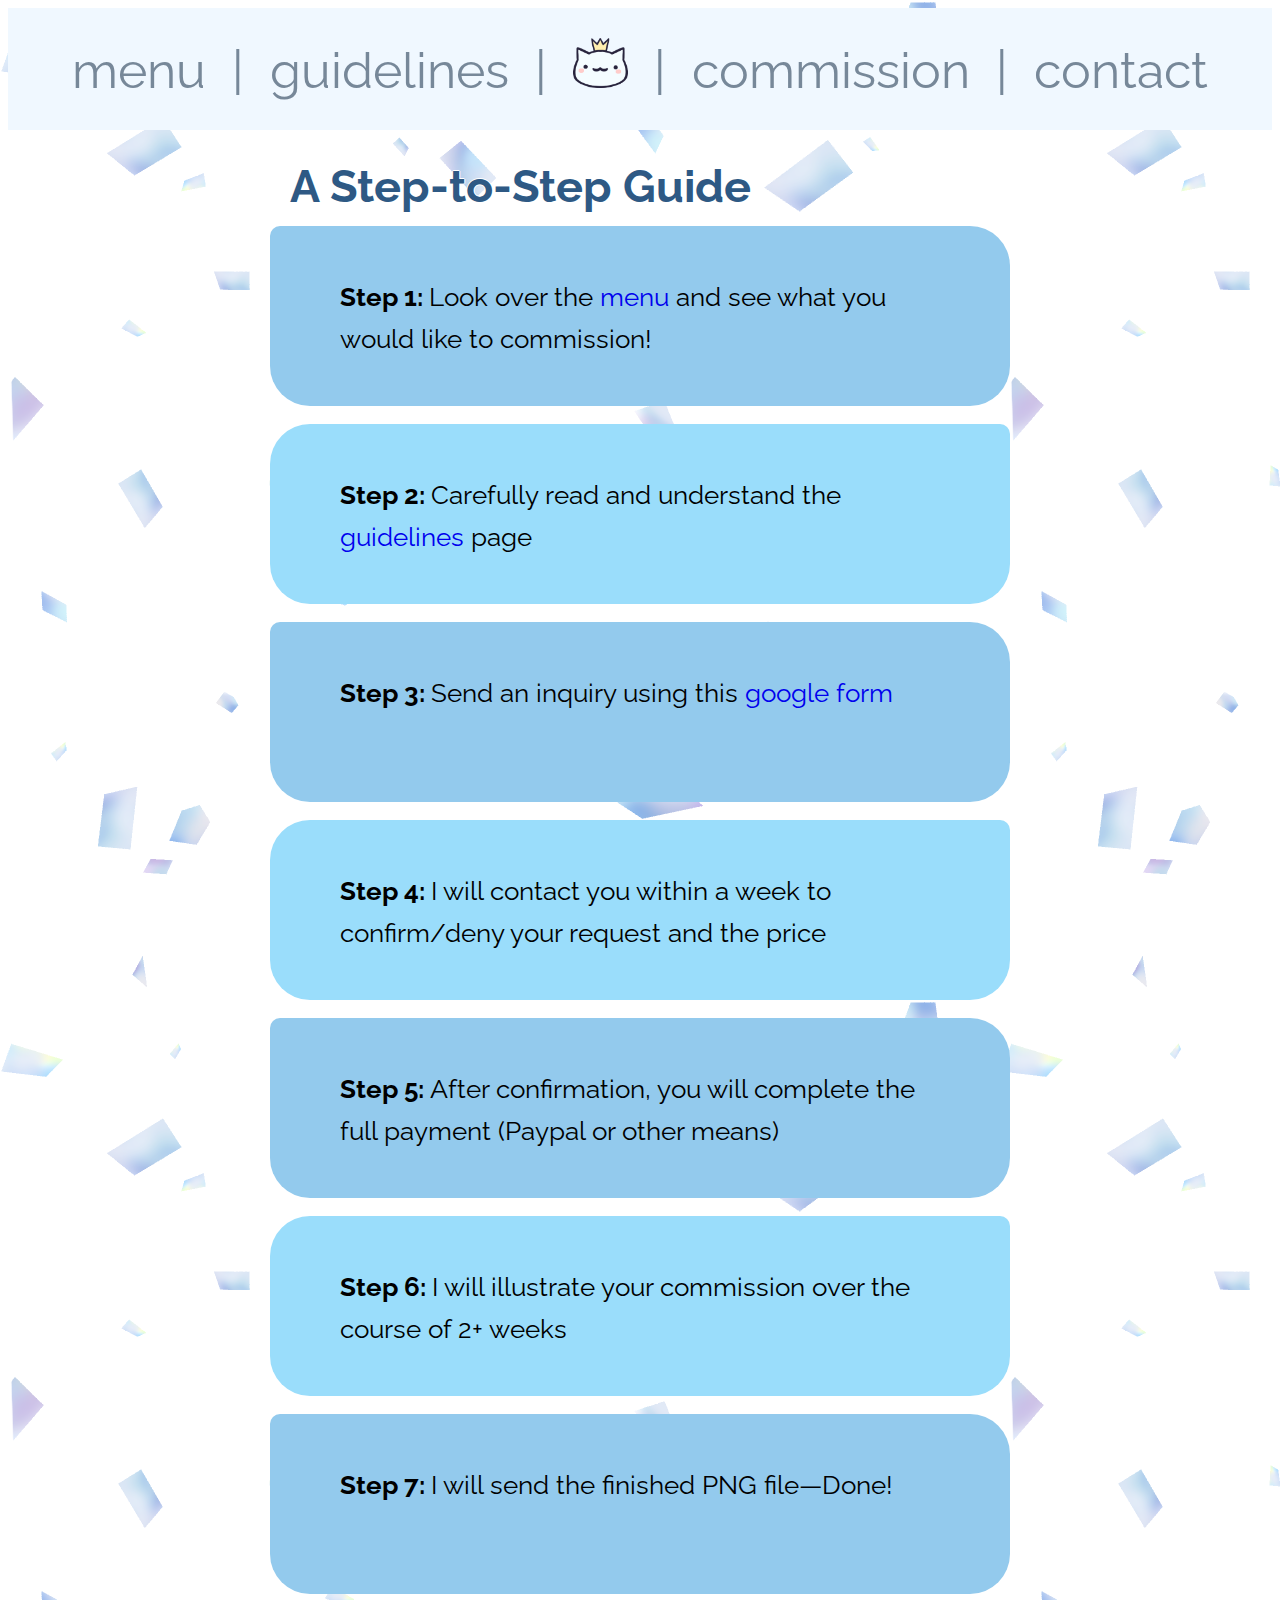
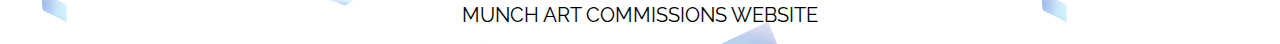
==== commission.html @ 9f9020c8 "Launch" ====
<!DOCTYPE html>
<html lang="en-US">

  <head style="backgroundColor:white;">
    <meta charset="utf-8">
    <title>Commissions!</title>
    <link href="https://fonts.googleapis.com/css2?family=Nunito:wght@200&display=swap" rel="stylesheet" type="text/css">
    <link rel="preconnect" href="https://fonts.googleapis.com">
    <link rel="preconnect" href="https://fonts.gstatic.com" crossorigin>
    <link href="https://fonts.googleapis.com/css2?family=Raleway:wght@100;300&display=swap" rel="stylesheet">
    <link rel="stylesheet" href="base.css">
    <link rel="icon" href="logo.png">
    <style>
    </style>
  </head>

  <body>
    <header id="header-style"> <span id="menu"> menu </span> &nbsp|&nbsp <span id="guidelines"> guidelines </span> &nbsp|&nbsp <span> <img src="logo.png" alt="logo" height="50" width="auto"> </span> &nbsp|&nbsp <span id="commission"> commission </span> &nbsp|&nbsp <span id="contact"> contact </span> </header>
    <br>
    <br>
    <div class="text-style headline-style" style="padding-right:240px;"> <b>A Step-to-Step Guide</b> </div> <br>

    <div class="text-style step-textbox1"> <b class="step-text"> Step 1: </b> Look over the <a target="_blank" style="text-decoration: none;"  href="menu.html">menu</a> and see what you would like to commission! </div><br>
    <div class="text-style step-textbox2"> <b class="step-text"> Step 2: </b> Carefully read and understand the <a target="_blank" style="text-decoration: none;" href="guidelines.html"> guidelines</a> page </div><br>
    <div class="text-style step-textbox1"> <b class="step-text"> Step 3: </b> Send an inquiry using this <a target="_blank" style="text-decoration: none;" href="https://forms.gle/op5V1PeX5JPuieh97">google form</a></div><br>
    <div class="text-style step-textbox2"> <b class="step-text"> Step 4: </b> I will contact you within a week to confirm/deny your request and the price</div><br>
    <div class="text-style step-textbox1"> <b class="step-text"> Step 5: </b> After confirmation, you will complete the full payment (Paypal or other means)</div><br>
    <div class="text-style step-textbox2"> <b class="step-text"> Step 6: </b> I will illustrate your commission over the course of 2+ weeks </div><br>
    <div class="text-style step-textbox1"> <b class="step-text"> Step 7: </b> I will send the finished PNG file—Done! </div>

    <div class="text-style" style="text-align:center;font-size:20px;">MUNCH ART COMMISSIONS WEBSITE</div>

    <script src="commission.js"></script>
    <script src="header.js"></script>

  </body>
</html>
---- base.css ----
main{
  padding: 0;
  }

header{
  position:sticky;
  top:0;
  padding:30px;
  text-align:center;
  background-color:AliceBlue;
  }

content > div {
  height: 50px;
  }

#header-style{
  font-family: 'Raleway', sans-serif;
  text-align:center;
  font-size:50px;
  color:LightSlateGray;
}

.text-style{
  font-family:'Raleway', sans-serif;
  font-size:26px;
  line-height: 42px;
}

ul {
  list-style-type: circle;
}

body{
  background-image: url('holo_bg.png');
  animation: fadeIn ease 1.5s;
}

@keyframes fadeIn {
  0% {
    opacity:0;
  }
  100% {
    opacity:1;
  }
}

.headline-style{
  text-align:center;
  font-size:45px;
  color:#2E5984;
  text-shadow: -1px 0 white, 0 1px white, 1px 0 white, 0 -1px white;
}


#guidelines-textbox {
  margin: auto;
  border-radius: 40px;
  background: #93CAED;
  padding-top: 40px;
  padding-bottom: 40px;
  padding-left: 70px;
  padding-right: 70px;
  width: 680px;
  height: 540px;
}

.step-textbox1 {
  margin: auto;
  border-radius: 10px 40px 40px 40px;
  background: #93CAED;
  padding: 50px 70px 60px;
  width: 600px;
  height: 70px;
}

.step-textbox2 {
  margin: auto;
  border-radius: 40px 10px 40px 40px;
  background: #9addfb;
  padding: 50px 70px 60px;
  width: 600px;
  height: 70px;
}

.step-text{
  style="font-size:31px;
  color:#2E5984"
}

#contact-textbox {
  margin: auto;
  border-radius: 40px;
  background: #9addfb;
  padding-top: 40px;
  padding-bottom: 40px;
  padding-left: 70px;
  padding-right: 70px;
  width: 680px;
  height: 90px;
}
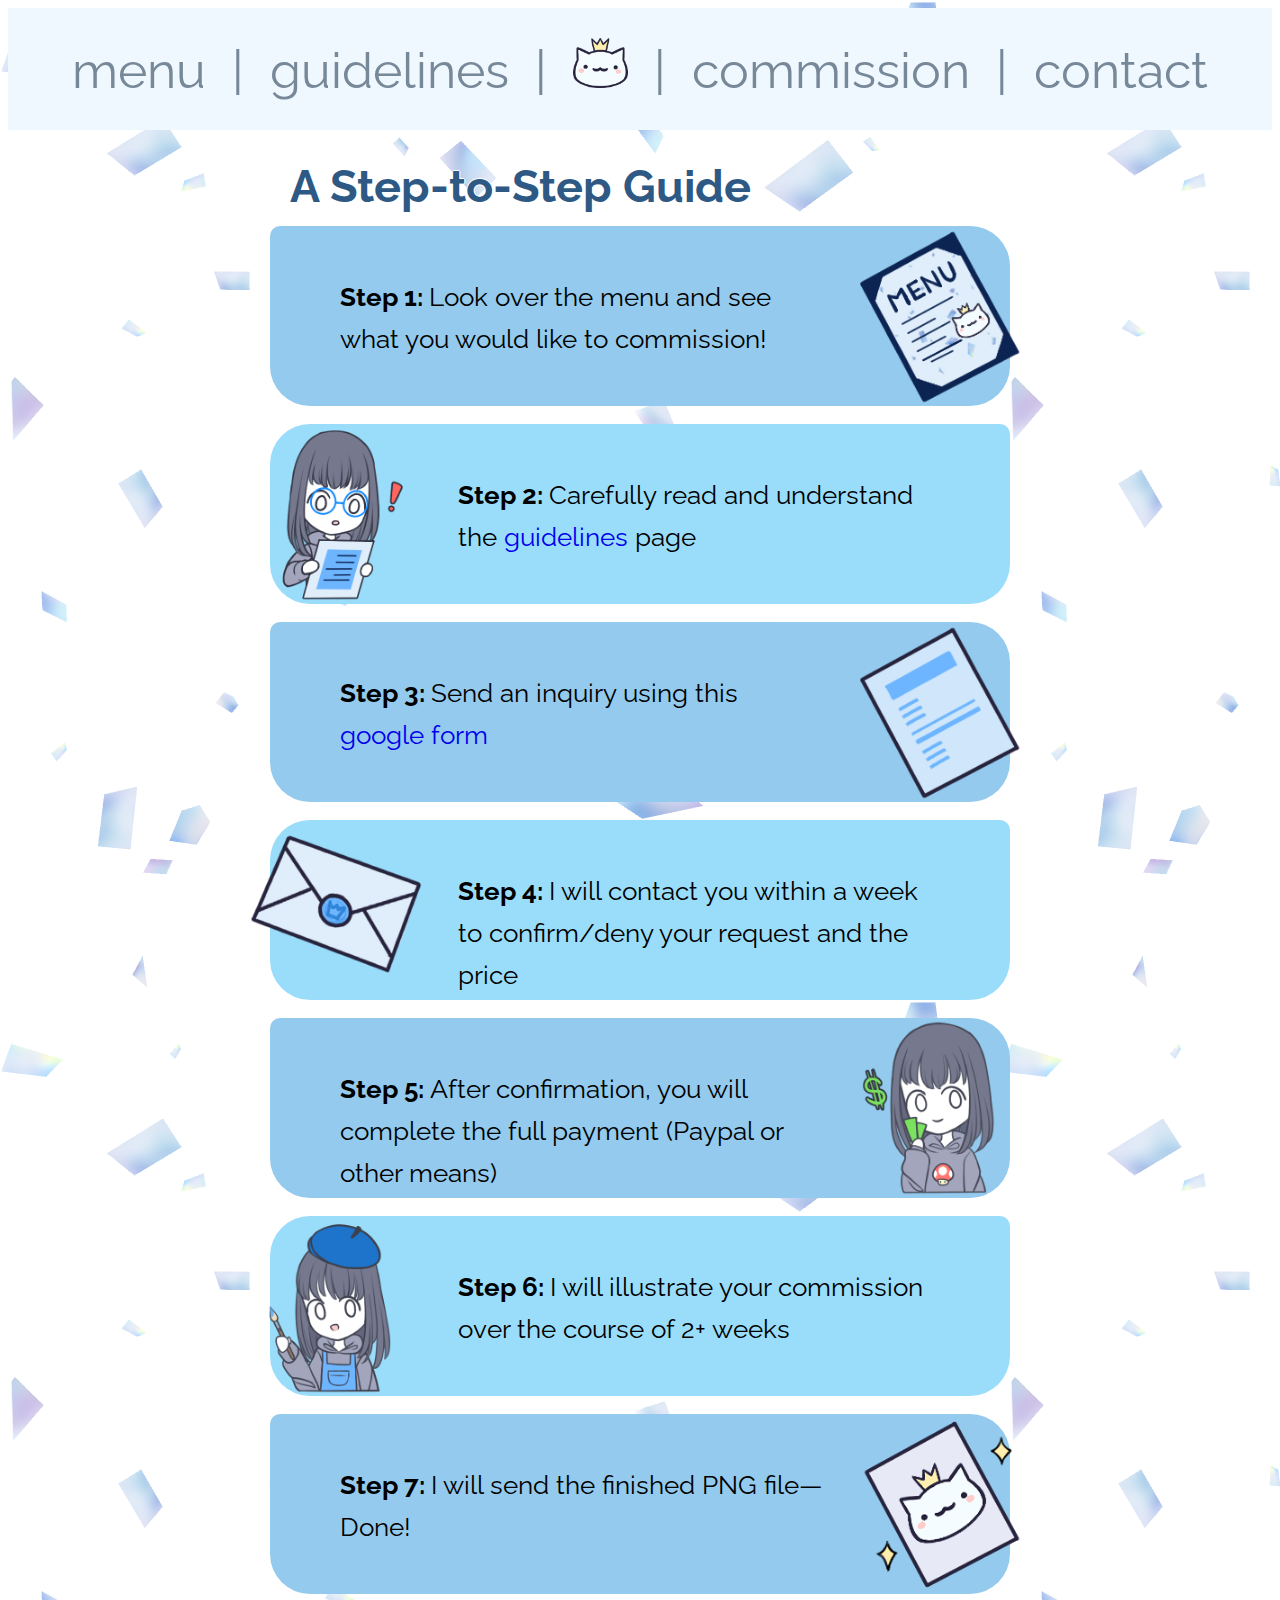
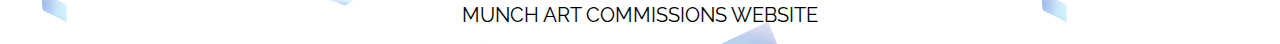
==== commit 3ac46d9d: "Step Icons" ====
--- a/commission.html
+++ b/commission.html
@@ -3,7 +3,7 @@
 
   <head style="backgroundColor:white;">
     <meta charset="utf-8">
-    <title>Commissions!</title>
+    <title>Munch Art Commissions</title>
     <link href="https://fonts.googleapis.com/css2?family=Nunito:wght@200&display=swap" rel="stylesheet" type="text/css">
     <link rel="preconnect" href="https://fonts.googleapis.com">
     <link rel="preconnect" href="https://fonts.gstatic.com" crossorigin>
@@ -20,12 +20,19 @@
     <br>
     <div class="text-style headline-style" style="padding-right:240px;"> <b>A Step-to-Step Guide</b> </div> <br>
 
-    <div class="text-style step-textbox1"> <b class="step-text"> Step 1: </b> Look over the <a target="_blank" style="text-decoration: none;"  href="menu.html">menu</a> and see what you would like to commission! </div><br>
-    <div class="text-style step-textbox2"> <b class="step-text"> Step 2: </b> Carefully read and understand the <a target="_blank" style="text-decoration: none;" href="guidelines.html"> guidelines</a> page </div><br>
-    <div class="text-style step-textbox1"> <b class="step-text"> Step 3: </b> Send an inquiry using this <a target="_blank" style="text-decoration: none;" href="https://forms.gle/op5V1PeX5JPuieh97">google form</a></div><br>
+    <img src="step1.png" alt="step 1 icon" class="step-icon-right">
+    <div class="text-style step-textbox1"> <b class="step-text"> Step 1: </b> Look over the <a style="text-decoration: none;  href=index.html">menu</a> and see what you would like to commission! </div><br>
+    <img src="step2.png" alt="step 2 icon" class="step-icon-left">
+    <div class="text-style step-textbox2"> <b class="step-text"> Step 2: </b> Carefully read and understand the <a style="text-decoration: none;" href="guidelines.html"> guidelines</a> page </div><br>
+    <img src="step3.png" alt="step 3 icon" class="step-icon-right">
+    <div class="text-style step-textbox1"> <b class="step-text"> Step 3: </b> Send an inquiry using this <a style="text-decoration: none;" href="https://forms.gle/op5V1PeX5JPuieh97" target="_blank">google form</a></div><br>
+    <img src="step4.png" alt="step 4 icon" class="step-icon-left">
     <div class="text-style step-textbox2"> <b class="step-text"> Step 4: </b> I will contact you within a week to confirm/deny your request and the price</div><br>
+    <img src="step5.png" alt="step 5 icon" class="step-icon-right">
     <div class="text-style step-textbox1"> <b class="step-text"> Step 5: </b> After confirmation, you will complete the full payment (Paypal or other means)</div><br>
+    <img src="step6.png" alt="step 6 icon" class="step-icon-left">
     <div class="text-style step-textbox2"> <b class="step-text"> Step 6: </b> I will illustrate your commission over the course of 2+ weeks </div><br>
+    <img src="step7.png" alt="step 7 icon" class="step-icon-right">
     <div class="text-style step-textbox1"> <b class="step-text"> Step 7: </b> I will send the finished PNG file—Done! </div>
 
     <div class="text-style" style="text-align:center;font-size:20px;">MUNCH ART COMMISSIONS WEBSITE</div>
--- a/base.css
+++ b/base.css
@@ -10,9 +10,6 @@
   background-color:AliceBlue;
   }
 
-content > div {
-  height: 50px;
-  }
 
 #header-style{
   font-family: 'Raleway', sans-serif;
@@ -83,9 +80,20 @@
   height: 70px;
 }
 
-.step-text{
-  style="font-size:31px;
-  color:#2E5984"
+.step-icon-left{
+  float: left;
+  width: 180px;
+  height: 180px;
+  margin-right:30px;
+  margin-left:240px;
+}
+
+.step-icon-right{
+  float: right;
+  width: 180px;
+  height: 180px;
+  margin-right:240px;
+  margin-left:30px;
 }
 
 #contact-textbox {
